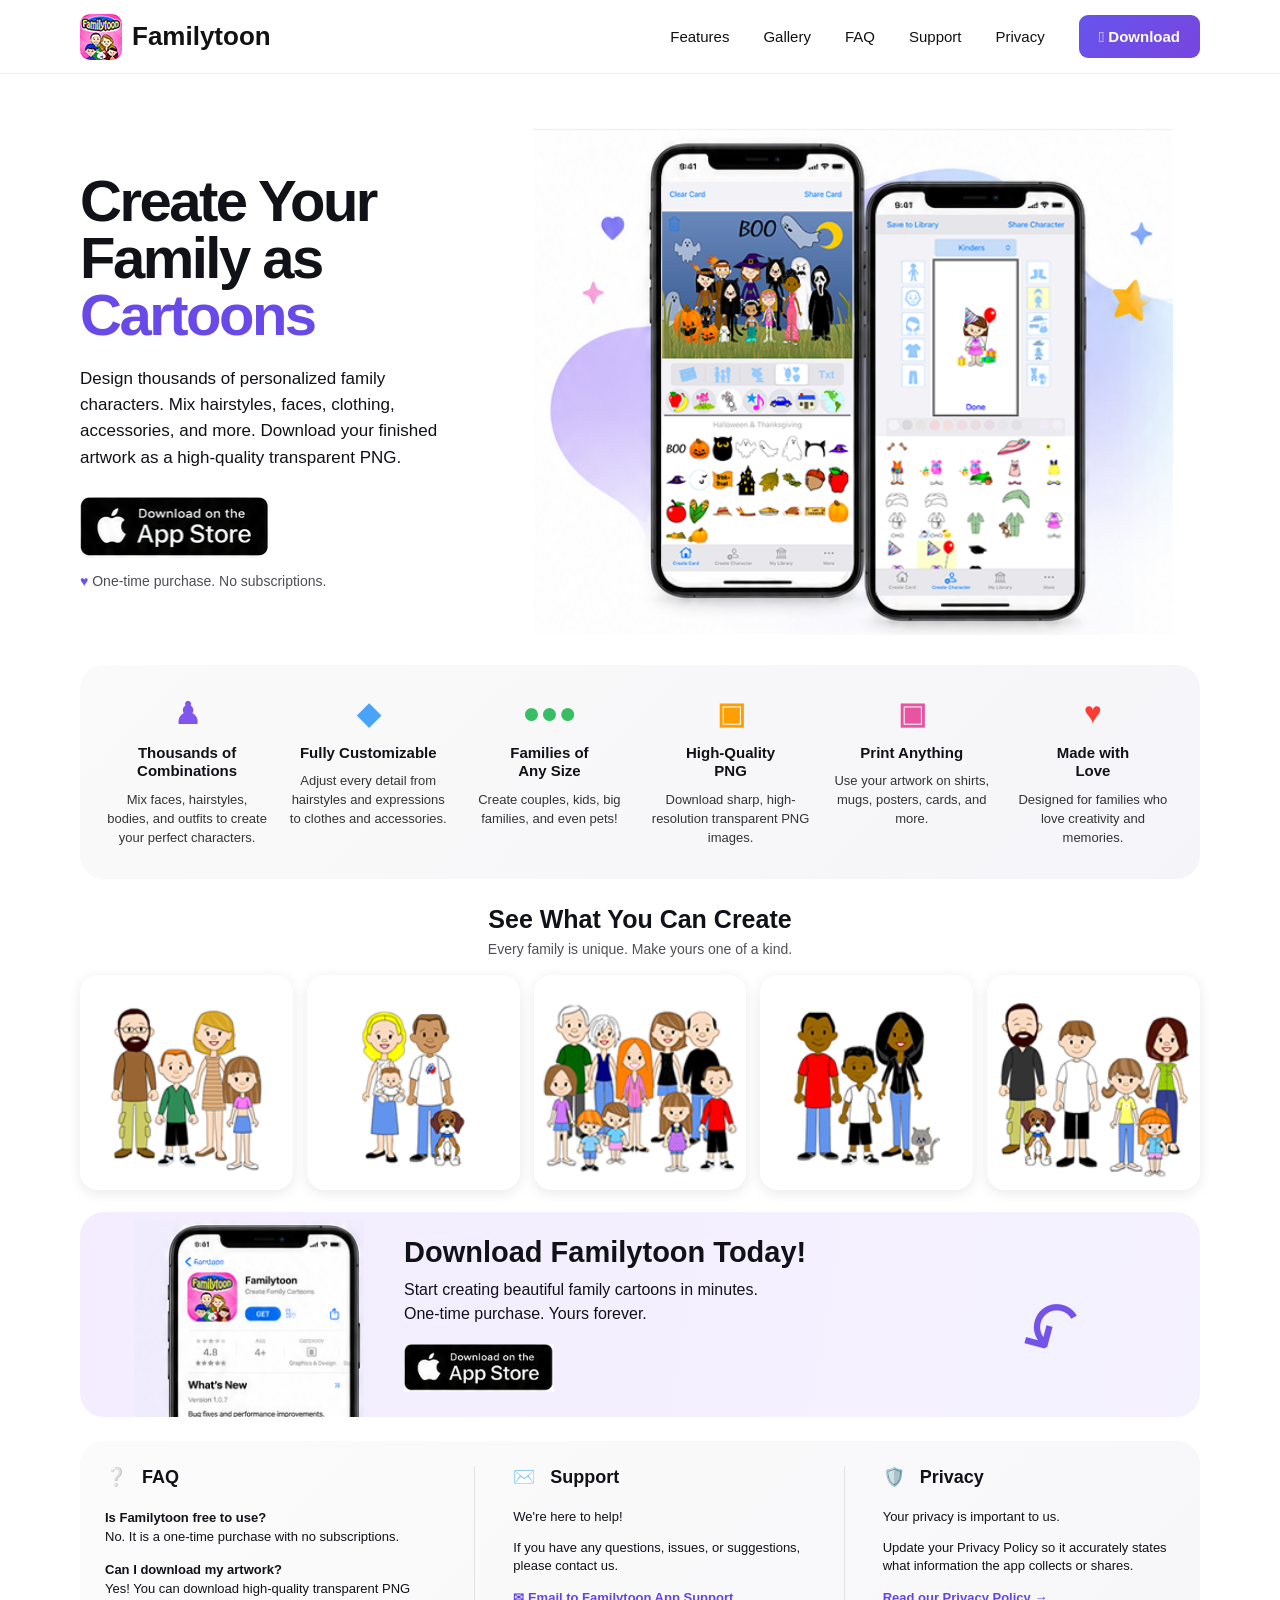
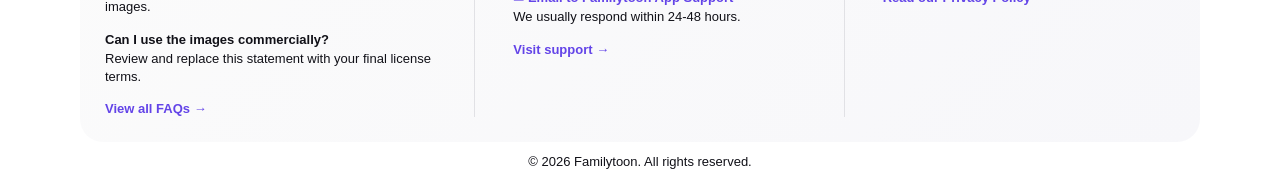
==== index.html @ b7d6f1a9 "Update index.html" ====
<!DOCTYPE html>
<html lang="en">
<head>
<meta charset="UTF-8">
<meta name="viewport" content="width=device-width, initial-scale=1.0">
<title>Familytoon — Create Your Family as Cartoons</title>
<meta name="description" content="Design personalized family cartoon characters and download transparent PNG artwork.">
<link rel="icon" href="assets/favicon.png">
<link rel="stylesheet" href="styles.css">
</head>
<body>
<header>
  <div class="container nav">
    <a class="brand" href="#"><img src="assets/logo.png" alt="Familytoon"><span>Familytoon</span></a>
    <button class="menu" aria-label="Open menu">☰</button>
    <nav>
      <a href="#features">Features</a><a href="#gallery">Gallery</a><a href="#faq">FAQ</a>
      <a href="#support">Support</a><a href="privacy.html">Privacy</a>
      <a class="download-button" href="#download"> Download</a>
    </nav>
  </div>
</header>

<main>
<section class="hero">
  <div class="container hero-grid">
    <div class="hero-copy">
      <h1>Create Your<br>Family as<br><span>Cartoons</span></h1>
      <p>Design thousands of personalized family characters. Mix hairstyles, faces, clothing, accessories, and more. Download your finished artwork as a high-quality transparent PNG.</p>
      <a href="https://apps.apple.com/" aria-label="Download on the App Store"><img class="store-badge" src="assets/app-store-badge.png" alt="Download on the App Store"></a>
      <div class="purchase-note">♥ One-time purchase. No subscriptions.</div>
    </div>
    <div class="hero-image"><img src="assets/hero-phones.png" alt="Familytoon app shown on two iPhones"></div>
  </div>
</section>

<section id="features" class="features">
  <div class="container feature-panel">
    <article><div class="ico purple">♟</div><h3>Thousands of<br>Combinations</h3><p>Mix faces, hairstyles, bodies, and outfits to create your perfect characters.</p></article>
    <article><div class="ico blue">◆</div><h3>Fully Customizable</h3><p>Adjust every detail from hairstyles and expressions to clothes and accessories.</p></article>
    <article><div class="ico green">●●●</div><h3>Families of<br>Any Size</h3><p>Create couples, kids, big families, and even pets!</p></article>
    <article><div class="ico orange">▣</div><h3>High-Quality<br>PNG</h3><p>Download sharp, high-resolution transparent PNG images.</p></article>
    <article><div class="ico pink">▣</div><h3>Print Anything</h3><p>Use your artwork on shirts, mugs, posters, cards, and more.</p></article>
    <article><div class="ico red">♥</div><h3>Made with<br>Love</h3><p>Designed for families who love creativity and memories.</p></article>
  </div>
</section>

<section id="gallery" class="gallery">
  <div class="container">
    <div class="section-title"><h2>See What You Can Create</h2><p>Every family is unique. Make yours one of a kind.</p></div>
    <div class="gallery-grid">
      <img src="assets/gallery-1.png" alt="Familytoon family sample 1">
      <img src="assets/gallery-2.png" alt="Familytoon family sample 2">
      <img src="assets/gallery-3.png" alt="Familytoon family sample 3">
      <img src="assets/gallery-4.png" alt="Familytoon family sample 4">
      <img src="assets/gallery-5.png" alt="Familytoon family sample 5">
    </div>
  </div>
</section>

<section id="download" class="download-section">
  <div class="container download-card">
    <img class="download-phone" src="assets/download-phone.png" alt="Familytoon App Store page">
    <div>
      <h2>Download Familytoon Today!</h2>
      <p>Start creating beautiful family cartoons in minutes.<br>One-time purchase. Yours forever.</p>
      <a href="https://apps.apple.com/"><img class="store-badge" src="assets/app-store-badge.png" alt="Download on the App Store"></a>
    </div>
    <div class="arrow">↶</div>
  </div>
</section>

<section class="info">
  <div class="container info-panel">
    <article id="faq"><h3>❔ &nbsp; FAQ</h3><strong>Is Familytoon free to use?</strong><p>No. It is a one-time purchase with no subscriptions.</p><strong>Can I download my artwork?</strong><p>Yes! You can download high-quality transparent PNG images.</p><strong>Can I use the images commercially?</strong><p>Review and replace this statement with your final license terms.</p><a href="faq.html">View all FAQs →</a></article>
    <article id="support"><h3>✉️ &nbsp; Support</h3><p>We're here to help!</p><p>If you have any questions, issues, or suggestions, please contact us.</p><a href="mailto:myfamilytoon@gmail.com">✉ Email to Familytoon App Support</a><p>We usually respond within 24-48 hours.</p>
    <a href="support.html">Visit support →</a>
    </article>
    <!--
    <article><div class="info-title"><span>✉</span><h2>Support</h2></div><p>We’re here to help! For questions, issues, or suggestions, contact us.</p><a href="mailto:myfamilytoon@gmail.com">Support@FamilytoonApp.com</a><p>We usually respond within 24–48 hours.</p>
    <a href="support.html">Visit support →</a>
        </article>
    -->
    <article><h3>🛡️ &nbsp; Privacy</h3><p>Your privacy is important to us.</p><p>Update your Privacy Policy so it accurately states what information the app collects or shares.</p><a href="privacy.html">Read our Privacy Policy →</a></article>
  </div>
</section>
</main>

<footer>© <span id="year"></span> Familytoon. All rights reserved.</footer>
<script src="script.js"></script>
</body>
</html>
<!--<!DOCTYPE html>
<html lang="en">
<head>
  <meta charset="UTF-8" />
  <meta name="viewport" content="width=device-width, initial-scale=1.0" />
  <meta name="description" content="Create personalized family cartoons and download high-quality transparent PNG images with Familytoon." />
  <meta name="theme-color" content="#6c4cf1" />

  <meta property="og:title" content="Familytoon — Create Your Family as Cartoons" />
  <meta property="og:description" content="Design personalized family characters and download your creation as a transparent PNG." />
  <meta property="og:type" content="website" />
  <meta property="og:url" content="https://familytoonapp.com/" />
  <meta property="og:image" content="https://familytoonapp.com/assets/social-preview.svg" />

  <title>Familytoon — Create Your Family as Cartoons</title>

  <link rel="icon" href="assets/favicon.svg" type="image/svg+xml" />
  <link rel="stylesheet" href="styles.css" />
  <script defer src="script.js"></script>
</head>

<body>
  <header class="site-header">
    <div class="container nav-wrap">
      <a class="brand" href="#top" aria-label="Familytoon home">
        <img src="assets/logo-mark.svg" alt="" width="44" height="44" />
        <span>Familytoon</span>
      </a>

      <button class="menu-button" type="button" aria-expanded="false" aria-controls="main-nav">
        <span class="sr-only">Open navigation</span>
        <span></span><span></span><span></span>
      </button>

      <nav id="main-nav" class="main-nav" aria-label="Main navigation">
        <a href="#features">Features</a>
        <a href="#gallery">Gallery</a>
        <a href="faq.html">FAQ</a>
        <a href="support.html">Support</a>
        <a href="privacy.html">Privacy</a>
        <a class="nav-download" href="#download"> Download</a>
      </nav>
    </div>
  </header>

  <main id="top">
    <section class="hero">
      <div class="container hero-grid">
        <div class="hero-copy">
          <p class="eyebrow">PERSONALIZED FAMILY ART</p>
          <h1>Create Your Family as <span>Cartoons</span></h1>
          <p class="hero-text">
            Design thousands of personalized family characters. Mix hairstyles, faces,
            clothing, accessories, and more. Download your finished artwork as a
            high-quality transparent PNG.
          </p>

          <a class="app-store-badge" href="https://apps.apple.com/us/app/familytoon/id1227048439" aria-label="Download Familytoon on the App Store">
            <span class="apple"></span>
            <span>
              <small>Download on the</small>
              <strong>App Store</strong>
            </span>
          </a>

          <p class="purchase-note"><span>♥</span> One-time purchase. No subscriptions.</p>
        </div>

        <div class="hero-visual" aria-label="Familytoon app previews">
          <div class="blob blob-one"></div>
          <div class="blob blob-two"></div>
          <span class="spark spark-one">✦</span>
          <span class="spark spark-two">★</span>
          <span class="heart">♥</span>

          <div class="phone phone-left">
            <div class="phone-screen">
              <div class="status-bar"><span>9:41</span><span>● ● ●</span></div>
              <div class="screen-title">Design Your<br />Characters</div>
              <div class="character-pair">
                <div class="avatar man">
                  <span class="hair"></span><span class="face"></span><span class="body"></span>
                </div>
                <div class="avatar woman">
                  <span class="hair"></span><span class="face"></span><span class="body"></span>
                </div>
              </div>
              <div class="category-row">
                <span class="active">Hair</span><span>Face</span><span>Eyes</span><span>Clothes</span>
              </div>
              <div class="swatches">
                <i></i><i></i><i></i><i></i><i></i><i></i><i></i><i></i>
              </div>
            </div>
          </div>

          <div class="phone phone-right">
            <div class="phone-screen">
              <div class="status-bar"><span>9:41</span><span>● ● ●</span></div>
              <div class="screen-title">Your Family<br />Masterpiece</div>
              <div class="family-card">
                <img src="assets/family-1.svg" alt="Familytoon family illustration" />
              </div>
              <div class="phone-actions">
                <span>Save PNG</span><span>Share</span>
              </div>
            </div>
          </div>
        </div>
      </div>
    </section>

    <section id="features" class="feature-section">
      <div class="container feature-grid">
        <article class="feature-card">
          <div class="feature-icon">♟</div>
          <h2>Thousands of Combinations</h2>
          <p>Mix faces, hairstyles, bodies, and outfits to create your perfect character.</p>
        </article>

        <article class="feature-card">
          <div class="feature-icon">👕</div>
          <h2>Fully Customizable</h2>
          <p>Adjust every detail, from hairstyles and expressions to clothes and accessories.</p>
        </article>

        <article class="feature-card">
          <div class="feature-icon">👨‍👩‍👧</div>
          <h2>Families of Any Size</h2>
          <p>Create couples, children, large families, and even pets.</p>
        </article>

        <article class="feature-card">
          <div class="feature-icon">🖼️</div>
          <h2>High-Quality PNG</h2>
          <p>Download sharp, high-resolution artwork with a transparent background.</p>
        </article>

        <article class="feature-card">
          <div class="feature-icon">🖨️</div>
          <h2>Print Anything</h2>
          <p>Use your artwork on shirts, mugs, posters, cards, invitations, and more.</p>
        </article>

        <article class="feature-card">
          <div class="feature-icon">♥</div>
          <h2>Made with Love</h2>
          <p>Designed for families who love creativity, personalization, and memories.</p>
        </article>
      </div>
    </section>

    <section id="gallery" class="gallery-section">
      <div class="container">
        <div class="section-heading">
          <p class="eyebrow">YOUR FAMILY, YOUR STYLE</p>
          <h2>See What You Can Create</h2>
          <p>Every family is unique. Make yours one of a kind.</p>
        </div>

        <div class="gallery-grid">
          <figure><img src="assets/family-1.png" alt="Family with parents and three children" /></figure>
          <figure><img src="assets/family-2.png" alt="Parents with baby and dog" /></figure>
          <figure><img src="assets/family-3.png" alt="Large multigenerational family" /></figure>
          <figure><img src="assets/family-4.png" alt="Two parents with child and cat" /></figure>
          <figure><img src="assets/family-5.png" alt="Family with three children and dog" /></figure>
        </div>
      </div>
    </section>

    <section id="download" class="download-section">
      <div class="container download-card">
        <div class="download-phone">
          <div class="mini-app-card">
            <img src="assets/logo-mark.svg" alt="" />
            <div>
              <strong>Familytoon</strong>
              <small>Create Family Cartoons</small>
            </div>
            <span>GET</span>
          </div>
        </div>

        <div class="download-copy">
          <h2>Download Familytoon Today!</h2>
          <p>Start creating beautiful family cartoons in minutes. One-time purchase. Yours forever.</p>
          <a class="app-store-badge" href="https://appstoreconnect.apple.com/apps/1227048439/distribution" aria-label="Download Familytoon on the App Store">
            <span class="apple"></span>
            <span>
              <small>Download on the</small>
              <strong>App Store</strong>
            </span>
          </a>
        </div>

        <div class="download-arrow" aria-hidden="true">↪</div>
      </div>
    </section>

    <section class="info-section">
      <div class="container info-grid">
        <article>
          <div class="info-title"><span>?</span><h2>FAQ</h2></div>
          <h3>Is Familytoon free to use?</h3>
          <p>No. It is a one-time purchase with no subscriptions.</p>
          <h3>Can I download my artwork?</h3>
          <p>Yes. You can download high-quality transparent PNG images.</p>
          <a href="faq.html">View all FAQs →</a>
        </article>

        <article>
          <div class="info-title"><span>✉</span><h2>Support</h2></div>
          <p>We’re here to help! For questions, issues, or suggestions, contact us.</p>
          <a href="mailto:myfamilytoon@gmail.com">Support@FamilytoonApp.com</a>
          <p>We usually respond within 24–48 hours.</p>
          <a href="support.html">Visit support →</a>
        </article>

        <article>
          <div class="info-title"><span>◈</span><h2>Privacy</h2></div>
          <p>Your privacy is important to us. Familytoon does not sell your information.</p>
          <a href="privacy.html">Read our Privacy Policy →</a>
        </article>
      </div>
    </section>
  </main>

  <footer>
    <div class="container footer-wrap">
      <p>© <span id="year"></span> Familytoon. All rights reserved.</p>
      <div>
        <a href="privacy.html">Privacy</a>
        <a href="support.html">Support</a>
      </div>
    </div>
  </footer>
</body>
</html>
 -->
---- styles.css ----
*{box-sizing:border-box}html{scroll-behavior:smooth}
body{
  margin:0;
  color:#111118;
  font-family:-apple-system,BlinkMacSystemFont,"Segoe UI",Arial,sans-serif;
  background:#fff}
.container{
  width:min(1120px,calc(100% - 40px));
  margin:auto}
header{
  height:74px;
  border-bottom:1px solid #eee;
  background:rgba(255,255,255,.94);
  position:sticky;
  top:0;
  z-index:10;
  backdrop-filter:blur(14px)}
.nav{
  height:100%;
  display:flex;
  align-items:center;
  justify-content:space-between}
.brand{
  display:flex;
  align-items:center;
  gap:10px;
  color:#111;
  text-decoration:none;
  font-size:26px;
  font-weight:800}
.brand img{
  width:42px;
  height:46px;
  object-fit:cover;
  border-radius:10px}
.nav nav{
  display:flex;
  align-items:center;
  gap:34px}
.nav nav a{
  color:#111;
  text-decoration:none;
  font-size:15px}
.download-button{
  background:linear-gradient(135deg,#6754ed,#7845df);
  color:white!important;
  padding:13px 20px;
  border-radius:9px;
  font-weight:700}
.menu{
  display:none;border:0;
  background:none;
  font-size:25px}
.hero{
  padding:54px 0 22px}
.hero-grid{
  display:grid;
  grid-template-columns:38% 62%;
  align-items:center}
.hero-copy h1{
  font-size:58px;
  line-height:.98;
  letter-spacing:-2.5px;
  margin:0 0 22px}
.hero-copy h1 span{
  color:#6949e8}
.hero-copy p{
  font-size:17px;
  line-height:1.55;
  max-width:385px;
  margin:0 0 26px}
.store-badge{
  width:190px;
  height:auto;
  display:block}
.purchase-note{
  font-size:14px;
  color:#4d4d55;
  margin-top:15px}
.purchase-note:first-letter{
  color:#6e52e8}
.hero-image img{
  width:100%;
  max-width:640px;
  display:block;
  margin:auto}
.features{
  padding:8px 0 26px}
.feature-panel{
  display:grid;
  grid-template-columns:repeat(6,1fr);
  gap:15px;padding:31px 24px;
  background:linear-gradient(135deg,#fafafa,#f5f5f9);
  border-radius:24px}
.feature-panel article{
  text-align:center}
.feature-panel h3{
  font-size:15px;
  line-height:1.25;
  margin:10px 0}
.feature-panel p{
  font-size:13px;
  line-height:1.45;
  color:#333;
  margin:0}
.ico{
  font-size:30px;
  font-weight:800;
  height:38px}
.purple{
  color:#8057ed}
.blue{
  color:#49a4f7}
.green{
  color:#37bd63}
.orange{
  color:#ff9e00}
.pink{
  color:#e754a2}
.red{
  color:#ff3b30}
.gallery{
  padding:0 0 22px}
.section-title{
  text-align:center;
  margin:0 0 18px}
.section-title h2{
  font-size:25px;
  margin:0 0 7px}
.section-title p{
  font-size:14px;
  color:#4f4f57;
  margin:0}
.gallery-grid{
  display:grid;
  grid-template-columns:repeat(5,1fr);
  gap:14px}
.gallery-grid img{
  width:100%;
  border-radius:18px;
  box-shadow:0 3px 14px rgba(0,0,0,.09)}
.download-section{
  padding:0 0 24px}
.download-card{
  height:205px;
  padding:0 54px;
  background:linear-gradient(100deg,#f3edff,#f5f2ff);
  border-radius:24px;
  display:grid;
  grid-template-columns:270px 1fr 130px;
  align-items:center;
  overflow:hidden}
.download-phone{
  width:230px;
  align-self:end}
.download-card h2{
  font-size:29px;
  margin:0 0 9px}
.download-card p{
  line-height:1.45;
  margin:0 0 19px}
.download-card 
.store-badge{
  width:150px}
.arrow{
  font-size:76px;
  color:#7453e8;
  transform:rotate(-30deg)}
.info{
  padding:0 0 12px}
.info-panel{
  display:grid;
  grid-template-columns:repeat(3,1fr);
  gap:38px;
  padding:25px;
  background:linear-gradient(135deg,#fbfbfb,#f7f7fa);
  border-radius:23px}
.info-panel article+article{
  border-left:1px solid #e1e1e5;
  padding-left:38px}
.info-panel h3{
  font-size:18px;
  margin:0 0 20px}
.info-panel strong,
.info-panel p{
  font-size:13px;
  line-height:1.35}
.info-panel p{
  margin:2px 0 14px}
.info-panel a{
  font-size:13px;
  color:#6344e8;
  text-decoration:none;
  font-weight:600}
footer{
  text-align:center;
  font-size:13px;
  padding:0 0 18px}
@media(max-width:900px){
  .hero-grid{
    grid-template-columns:1fr}
  .hero-copy{
    text-align:center}
  .hero-copy p{
    margin-left:auto;
    margin-right:auto}
  .store-badge{
    margin:auto}
  .feature-panel{
    grid-template-columns:repeat(3,1fr)}
  .gallery-grid{
    grid-template-columns:repeat(2,1fr)}
  .download-card{
    grid-template-columns:190px 1fr}
  .arrow{
    display:none}
  .info-panel{
    grid-template-columns:1fr}
  .info-panel article+article{
    border-left:0;
    border-top:1px solid #e1e1e5;
    padding-left:0;
    padding-top:25px}}
@media(max-width:650px){
  header{height:64px}
  .brand{
    font-size:21px}
  .brand img{
    width:35px;height:38px}
  .menu{
    display:block}
  .nav nav{
    display:none;
    position:absolute;
    top:64px;
    left:0;
    right:0;
    background:#fff;
    flex-direction:column;
    padding:24px;
    border-bottom:1px solid #ddd}
  .nav nav.open{
    display:flex}
  .hero-copy h1{
    font-size:46px}
  .feature-panel{
    grid-template-columns:repeat(2,1fr)}
  .gallery-grid{
    grid-template-columns:1fr}
  .download-card{
    height:auto;
    grid-template-columns:1fr;
    text-align:center;padding:28px}
  .download-phone{
    width:210px;
    margin:auto}
  .download-card 
  .store-badge{
    margin:auto}}
---- styles.css ----
*{box-sizing:border-box}html{scroll-behavior:smooth}
body{
  margin:0;
  color:#111118;
  font-family:-apple-system,BlinkMacSystemFont,"Segoe UI",Arial,sans-serif;
  background:#fff}
.container{
  width:min(1120px,calc(100% - 40px));
  margin:auto}
header{
  height:74px;
  border-bottom:1px solid #eee;
  background:rgba(255,255,255,.94);
  position:sticky;
  top:0;
  z-index:10;
  backdrop-filter:blur(14px)}
.nav{
  height:100%;
  display:flex;
  align-items:center;
  justify-content:space-between}
.brand{
  display:flex;
  align-items:center;
  gap:10px;
  color:#111;
  text-decoration:none;
  font-size:26px;
  font-weight:800}
.brand img{
  width:42px;
  height:46px;
  object-fit:cover;
  border-radius:10px}
.nav nav{
  display:flex;
  align-items:center;
  gap:34px}
.nav nav a{
  color:#111;
  text-decoration:none;
  font-size:15px}
.download-button{
  background:linear-gradient(135deg,#6754ed,#7845df);
  color:white!important;
  padding:13px 20px;
  border-radius:9px;
  font-weight:700}
.menu{
  display:none;border:0;
  background:none;
  font-size:25px}
.hero{
  padding:54px 0 22px}
.hero-grid{
  display:grid;
  grid-template-columns:38% 62%;
  align-items:center}
.hero-copy h1{
  font-size:58px;
  line-height:.98;
  letter-spacing:-2.5px;
  margin:0 0 22px}
.hero-copy h1 span{
  color:#6949e8}
.hero-copy p{
  font-size:17px;
  line-height:1.55;
  max-width:385px;
  margin:0 0 26px}
.store-badge{
  width:190px;
  height:auto;
  display:block}
.purchase-note{
  font-size:14px;
  color:#4d4d55;
  margin-top:15px}
.purchase-note:first-letter{
  color:#6e52e8}
.hero-image img{
  width:100%;
  max-width:640px;
  display:block;
  margin:auto}
.features{
  padding:8px 0 26px}
.feature-panel{
  display:grid;
  grid-template-columns:repeat(6,1fr);
  gap:15px;padding:31px 24px;
  background:linear-gradient(135deg,#fafafa,#f5f5f9);
  border-radius:24px}
.feature-panel article{
  text-align:center}
.feature-panel h3{
  font-size:15px;
  line-height:1.25;
  margin:10px 0}
.feature-panel p{
  font-size:13px;
  line-height:1.45;
  color:#333;
  margin:0}
.ico{
  font-size:30px;
  font-weight:800;
  height:38px}
.purple{
  color:#8057ed}
.blue{
  color:#49a4f7}
.green{
  color:#37bd63}
.orange{
  color:#ff9e00}
.pink{
  color:#e754a2}
.red{
  color:#ff3b30}
.gallery{
  padding:0 0 22px}
.section-title{
  text-align:center;
  margin:0 0 18px}
.section-title h2{
  font-size:25px;
  margin:0 0 7px}
.section-title p{
  font-size:14px;
  color:#4f4f57;
  margin:0}
.gallery-grid{
  display:grid;
  grid-template-columns:repeat(5,1fr);
  gap:14px}
.gallery-grid img{
  width:100%;
  border-radius:18px;
  box-shadow:0 3px 14px rgba(0,0,0,.09)}
.download-section{
  padding:0 0 24px}
.download-card{
  height:205px;
  padding:0 54px;
  background:linear-gradient(100deg,#f3edff,#f5f2ff);
  border-radius:24px;
  display:grid;
  grid-template-columns:270px 1fr 130px;
  align-items:center;
  overflow:hidden}
.download-phone{
  width:230px;
  align-self:end}
.download-card h2{
  font-size:29px;
  margin:0 0 9px}
.download-card p{
  line-height:1.45;
  margin:0 0 19px}
.download-card 
.store-badge{
  width:150px}
.arrow{
  font-size:76px;
  color:#7453e8;
  transform:rotate(-30deg)}
.info{
  padding:0 0 12px}
.info-panel{
  display:grid;
  grid-template-columns:repeat(3,1fr);
  gap:38px;
  padding:25px;
  background:linear-gradient(135deg,#fbfbfb,#f7f7fa);
  border-radius:23px}
.info-panel article+article{
  border-left:1px solid #e1e1e5;
  padding-left:38px}
.info-panel h3{
  font-size:18px;
  margin:0 0 20px}
.info-panel strong,
.info-panel p{
  font-size:13px;
  line-height:1.35}
.info-panel p{
  margin:2px 0 14px}
.info-panel a{
  font-size:13px;
  color:#6344e8;
  text-decoration:none;
  font-weight:600}
footer{
  text-align:center;
  font-size:13px;
  padding:0 0 18px}
@media(max-width:900px){
  .hero-grid{
    grid-template-columns:1fr}
  .hero-copy{
    text-align:center}
  .hero-copy p{
    margin-left:auto;
    margin-right:auto}
  .store-badge{
    margin:auto}
  .feature-panel{
    grid-template-columns:repeat(3,1fr)}
  .gallery-grid{
    grid-template-columns:repeat(2,1fr)}
  .download-card{
    grid-template-columns:190px 1fr}
  .arrow{
    display:none}
  .info-panel{
    grid-template-columns:1fr}
  .info-panel article+article{
    border-left:0;
    border-top:1px solid #e1e1e5;
    padding-left:0;
    padding-top:25px}}
@media(max-width:650px){
  header{height:64px}
  .brand{
    font-size:21px}
  .brand img{
    width:35px;height:38px}
  .menu{
    display:block}
  .nav nav{
    display:none;
    position:absolute;
    top:64px;
    left:0;
    right:0;
    background:#fff;
    flex-direction:column;
    padding:24px;
    border-bottom:1px solid #ddd}
  .nav nav.open{
    display:flex}
  .hero-copy h1{
    font-size:46px}
  .feature-panel{
    grid-template-columns:repeat(2,1fr)}
  .gallery-grid{
    grid-template-columns:1fr}
  .download-card{
    height:auto;
    grid-template-columns:1fr;
    text-align:center;padding:28px}
  .download-phone{
    width:210px;
    margin:auto}
  .download-card 
  .store-badge{
    margin:auto}}
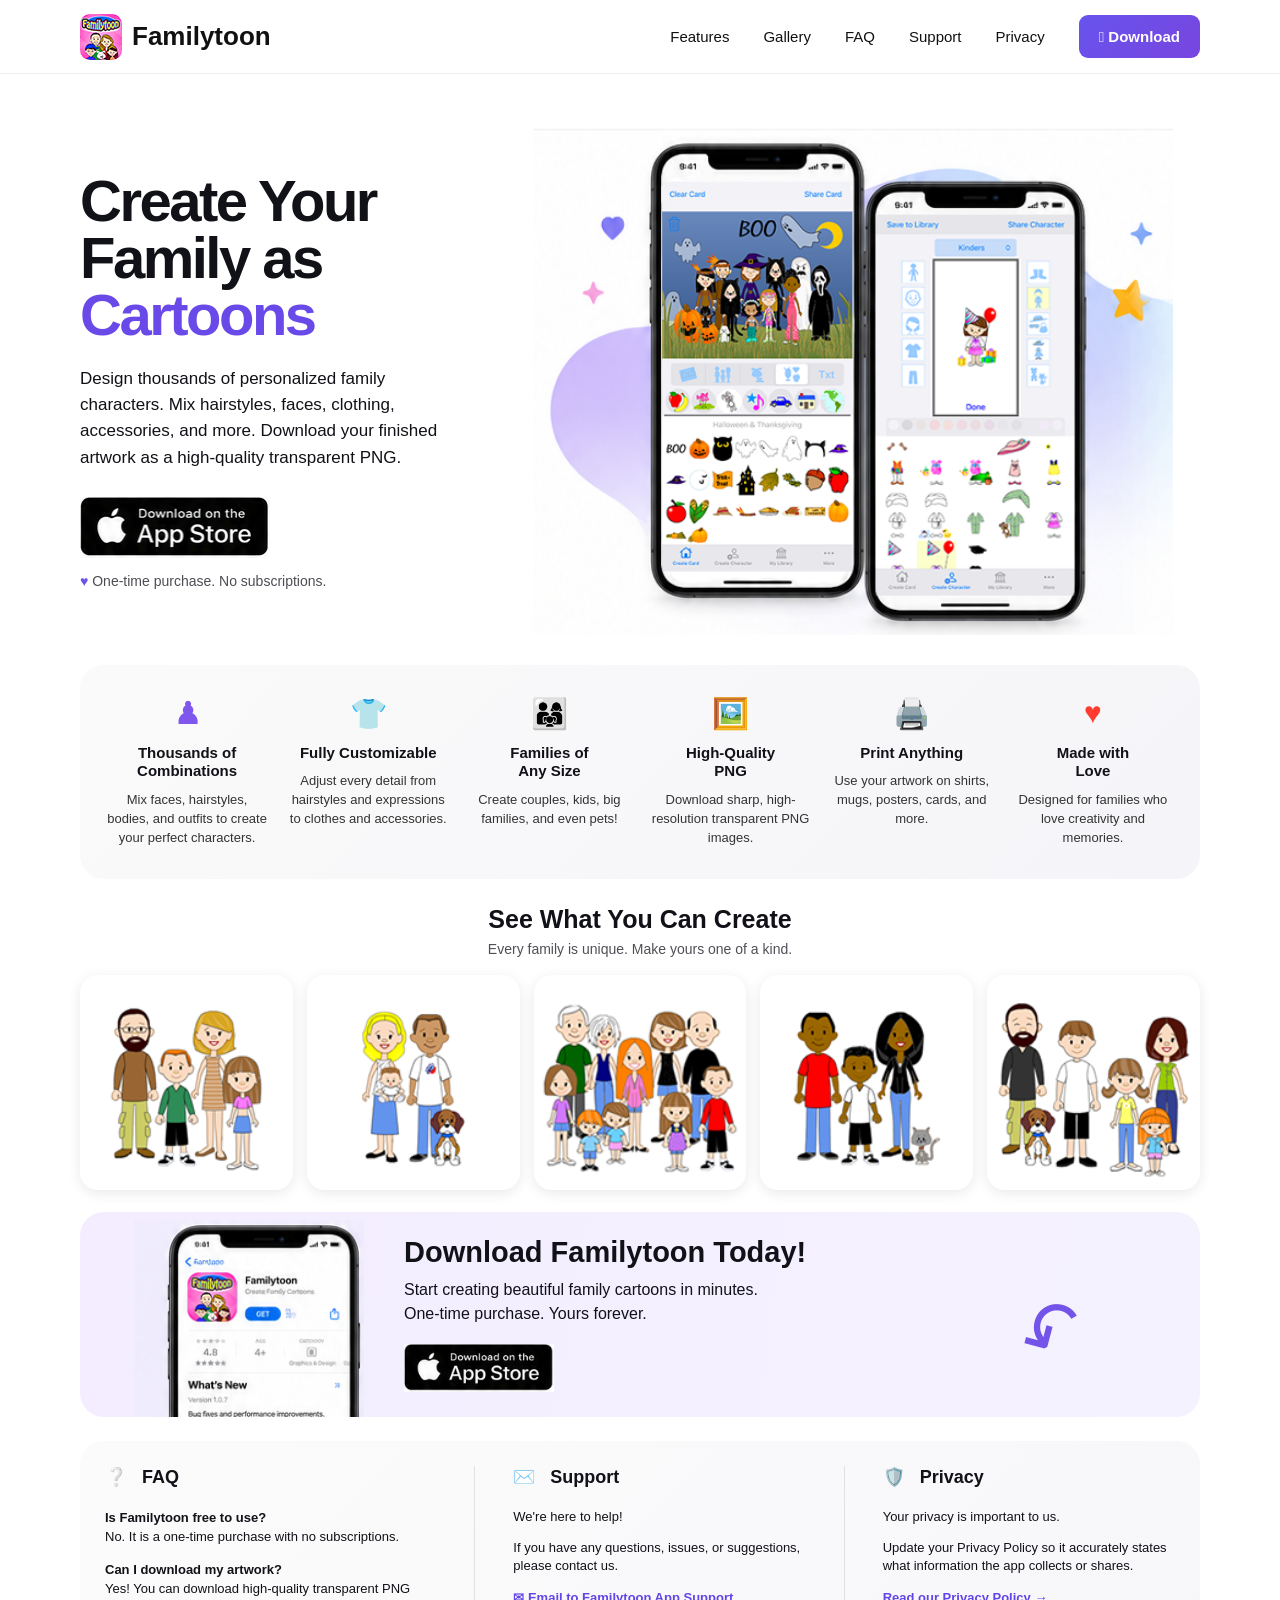
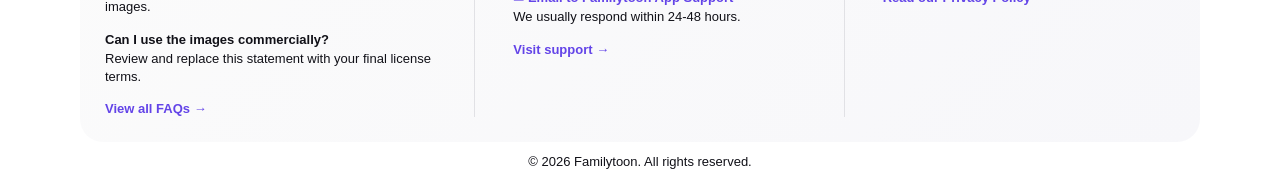
==== commit 9f07580b: "Update index.html" ====
--- a/index.html
+++ b/index.html
@@ -37,10 +37,10 @@
 <section id="features" class="features">
   <div class="container feature-panel">
     <article><div class="ico purple">♟</div><h3>Thousands of<br>Combinations</h3><p>Mix faces, hairstyles, bodies, and outfits to create your perfect characters.</p></article>
-    <article><div class="ico blue">◆</div><h3>Fully Customizable</h3><p>Adjust every detail from hairstyles and expressions to clothes and accessories.</p></article>
-    <article><div class="ico green">●●●</div><h3>Families of<br>Any Size</h3><p>Create couples, kids, big families, and even pets!</p></article>
-    <article><div class="ico orange">▣</div><h3>High-Quality<br>PNG</h3><p>Download sharp, high-resolution transparent PNG images.</p></article>
-    <article><div class="ico pink">▣</div><h3>Print Anything</h3><p>Use your artwork on shirts, mugs, posters, cards, and more.</p></article>
+    <article><div class="ico blue">👕</div><h3>Fully Customizable</h3><p>Adjust every detail from hairstyles and expressions to clothes and accessories.</p></article>
+    <article><div class="ico green">👨‍👩‍👧</div><h3>Families of<br>Any Size</h3><p>Create couples, kids, big families, and even pets!</p></article>
+    <article><div class="ico orange">🖼️</div><h3>High-Quality<br>PNG</h3><p>Download sharp, high-resolution transparent PNG images.</p></article>
+    <article><div class="ico pink">🖨️</div><h3>Print Anything</h3><p>Use your artwork on shirts, mugs, posters, cards, and more.</p></article>
     <article><div class="ico red">♥</div><h3>Made with<br>Love</h3><p>Designed for families who love creativity and memories.</p></article>
   </div>
 </section>
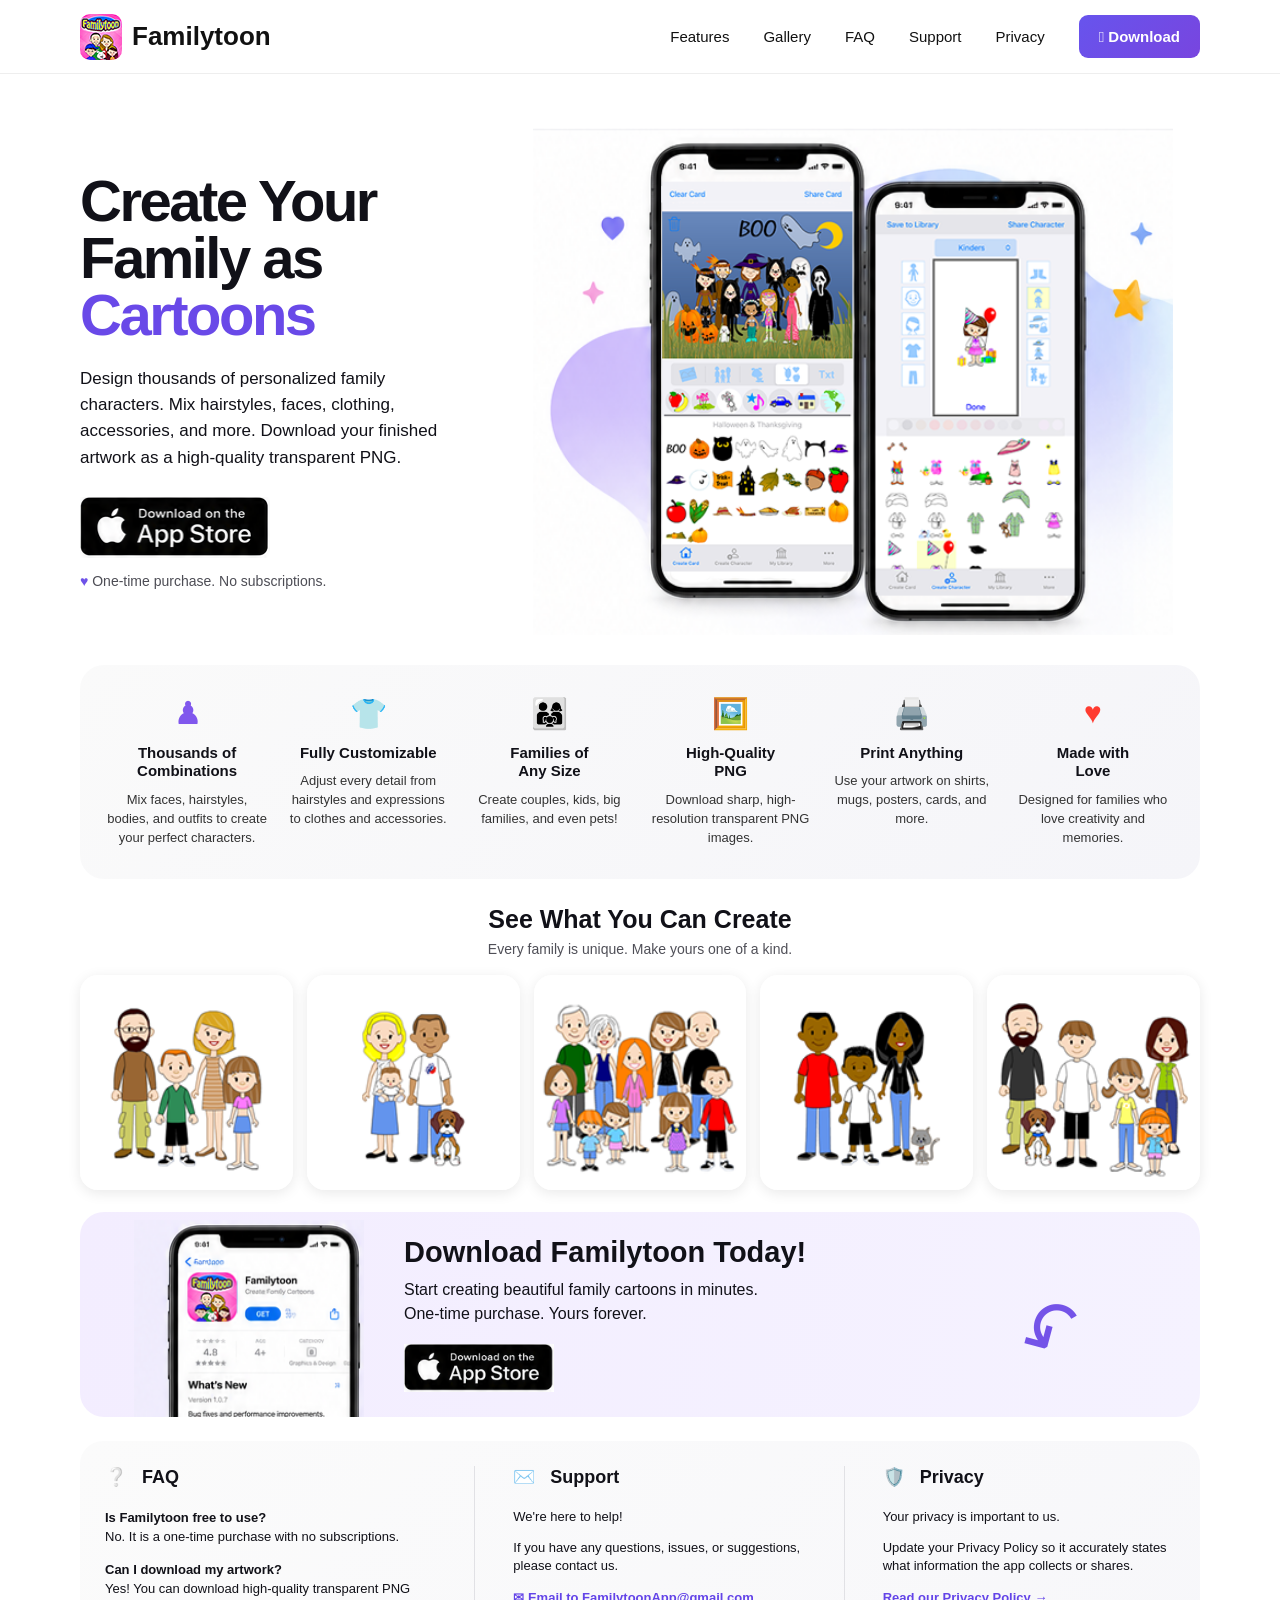
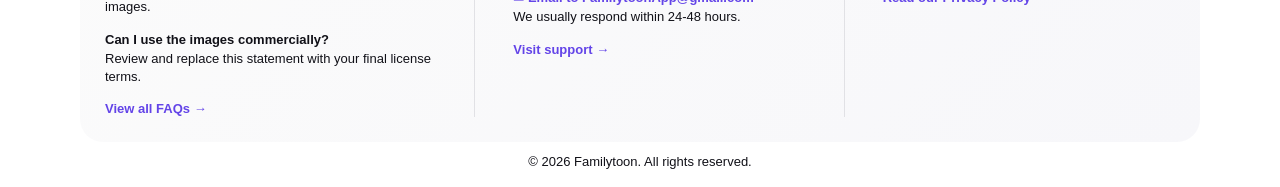
==== commit 0e7602d4: "Update index.html" ====
--- a/index.html
+++ b/index.html
@@ -27,7 +27,9 @@
     <div class="hero-copy">
       <h1>Create Your<br>Family as<br><span>Cartoons</span></h1>
       <p>Design thousands of personalized family characters. Mix hairstyles, faces, clothing, accessories, and more. Download your finished artwork as a high-quality transparent PNG.</p>
-      <a href="https://apps.apple.com/" aria-label="Download on the App Store"><img class="store-badge" src="assets/app-store-badge.png" alt="Download on the App Store"></a>
+      <a href="https://apps.apple.com/us/app/familytoon/id1227048439" aria-label="Download the Familytoon App on the App Store">
+        <img class="store-badge" src="assets/app-store-badge.png" alt="Download on the App Store">
+      </a>
       <div class="purchase-note">♥ One-time purchase. No subscriptions.</div>
     </div>
     <div class="hero-image"><img src="assets/hero-phones.png" alt="Familytoon app shown on two iPhones"></div>
@@ -73,7 +75,7 @@
 <section class="info">
   <div class="container info-panel">
     <article id="faq"><h3>❔ &nbsp; FAQ</h3><strong>Is Familytoon free to use?</strong><p>No. It is a one-time purchase with no subscriptions.</p><strong>Can I download my artwork?</strong><p>Yes! You can download high-quality transparent PNG images.</p><strong>Can I use the images commercially?</strong><p>Review and replace this statement with your final license terms.</p><a href="faq.html">View all FAQs →</a></article>
-    <article id="support"><h3>✉️ &nbsp; Support</h3><p>We're here to help!</p><p>If you have any questions, issues, or suggestions, please contact us.</p><a href="mailto:myfamilytoon@gmail.com">✉ Email to Familytoon App Support</a><p>We usually respond within 24-48 hours.</p>
+    <article id="support"><h3>✉️ &nbsp; Support</h3><p>We're here to help!</p><p>If you have any questions, issues, or suggestions, please contact us.</p><a href="mailto:familytoonApp@gmail.com">✉ Email to FamilytoonApp@gmail.com</a><p>We usually respond within 24-48 hours.</p>
     <a href="support.html">Visit support →</a>
     </article>
     <!--
@@ -303,7 +305,7 @@
         <article>
           <div class="info-title"><span>✉</span><h2>Support</h2></div>
           <p>We’re here to help! For questions, issues, or suggestions, contact us.</p>
-          <a href="mailto:myfamilytoon@gmail.com">Support@FamilytoonApp.com</a>
+          <a href="mailto:familytoonApp@gmail.com">Support@FamilytoonApp.com</a>
           <p>We usually respond within 24–48 hours.</p>
           <a href="support.html">Visit support →</a>
         </article>
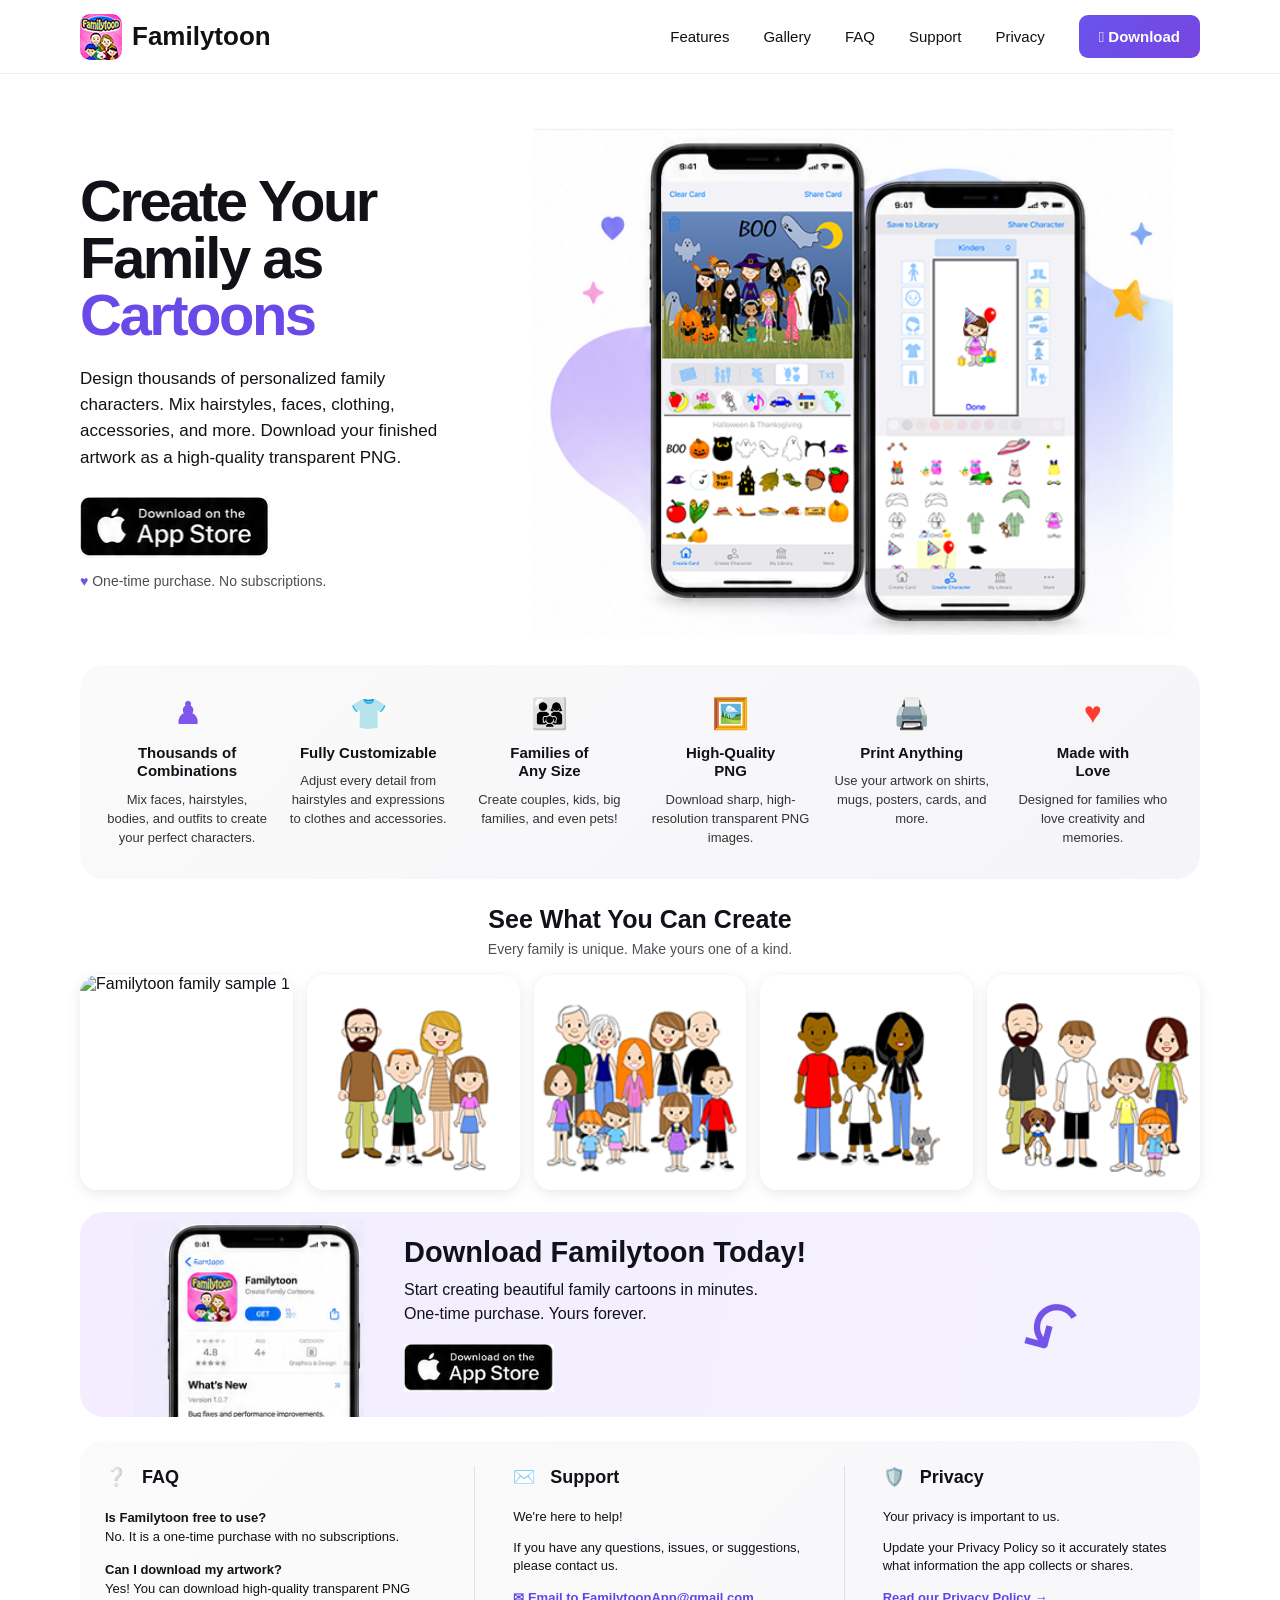
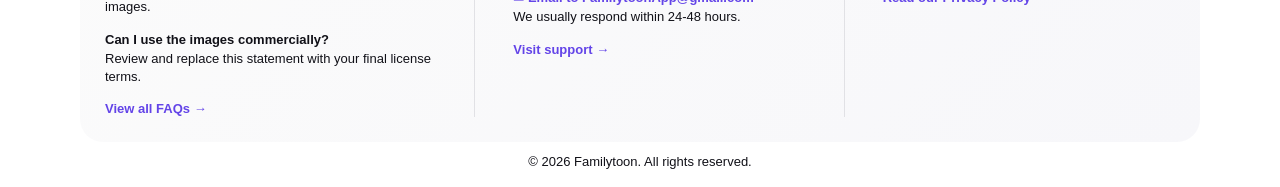
==== commit 8225e43b: "Update index.html" ====
--- a/index.html
+++ b/index.html
@@ -51,8 +51,8 @@
   <div class="container">
     <div class="section-title"><h2>See What You Can Create</h2><p>Every family is unique. Make yours one of a kind.</p></div>
     <div class="gallery-grid">
-      <img src="assets/gallery-1.png" alt="Familytoon family sample 1">
-      <img src="assets/gallery-2.png" alt="Familytoon family sample 2">
+      <img src="assets/familytoonMug_174x176.png" alt="Familytoon family sample 1">
+      <img src="assets/gallery-1.png" alt="Familytoon family sample 2">
       <img src="assets/gallery-3.png" alt="Familytoon family sample 3">
       <img src="assets/gallery-4.png" alt="Familytoon family sample 4">
       <img src="assets/gallery-5.png" alt="Familytoon family sample 5">
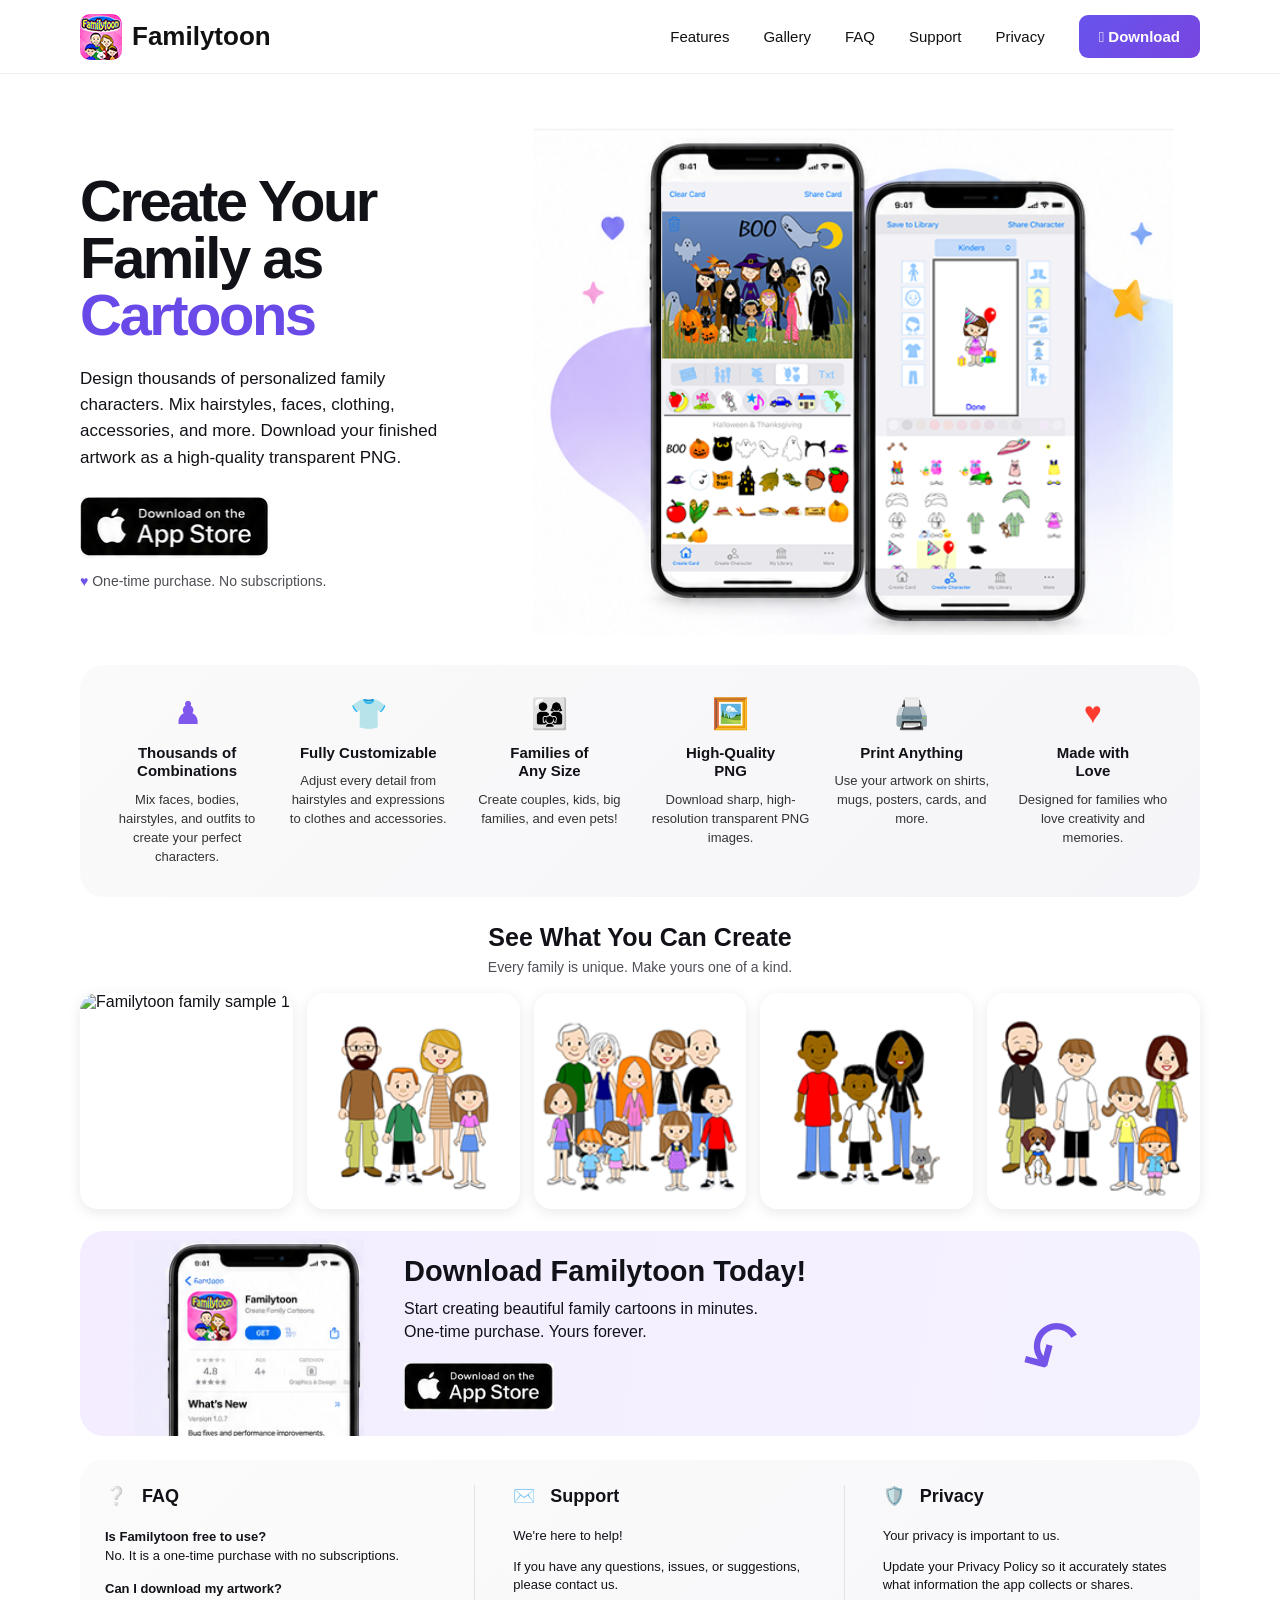
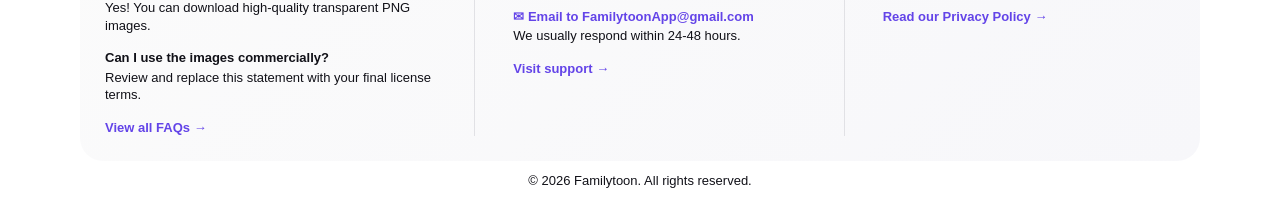
==== commit 43d6b1f5: "Update index.html" ====
--- a/index.html
+++ b/index.html
@@ -38,7 +38,7 @@
 
 <section id="features" class="features">
   <div class="container feature-panel">
-    <article><div class="ico purple">♟</div><h3>Thousands of<br>Combinations</h3><p>Mix faces, hairstyles, bodies, and outfits to create your perfect characters.</p></article>
+    <article><div class="ico purple">♟</div><h3>Thousands of<br>Combinations</h3><p>Mix faces, bodies, hairstyles, and outfits to create your perfect characters.</p></article>
     <article><div class="ico blue">👕</div><h3>Fully Customizable</h3><p>Adjust every detail from hairstyles and expressions to clothes and accessories.</p></article>
     <article><div class="ico green">👨‍👩‍👧</div><h3>Families of<br>Any Size</h3><p>Create couples, kids, big families, and even pets!</p></article>
     <article><div class="ico orange">🖼️</div><h3>High-Quality<br>PNG</h3><p>Download sharp, high-resolution transparent PNG images.</p></article>
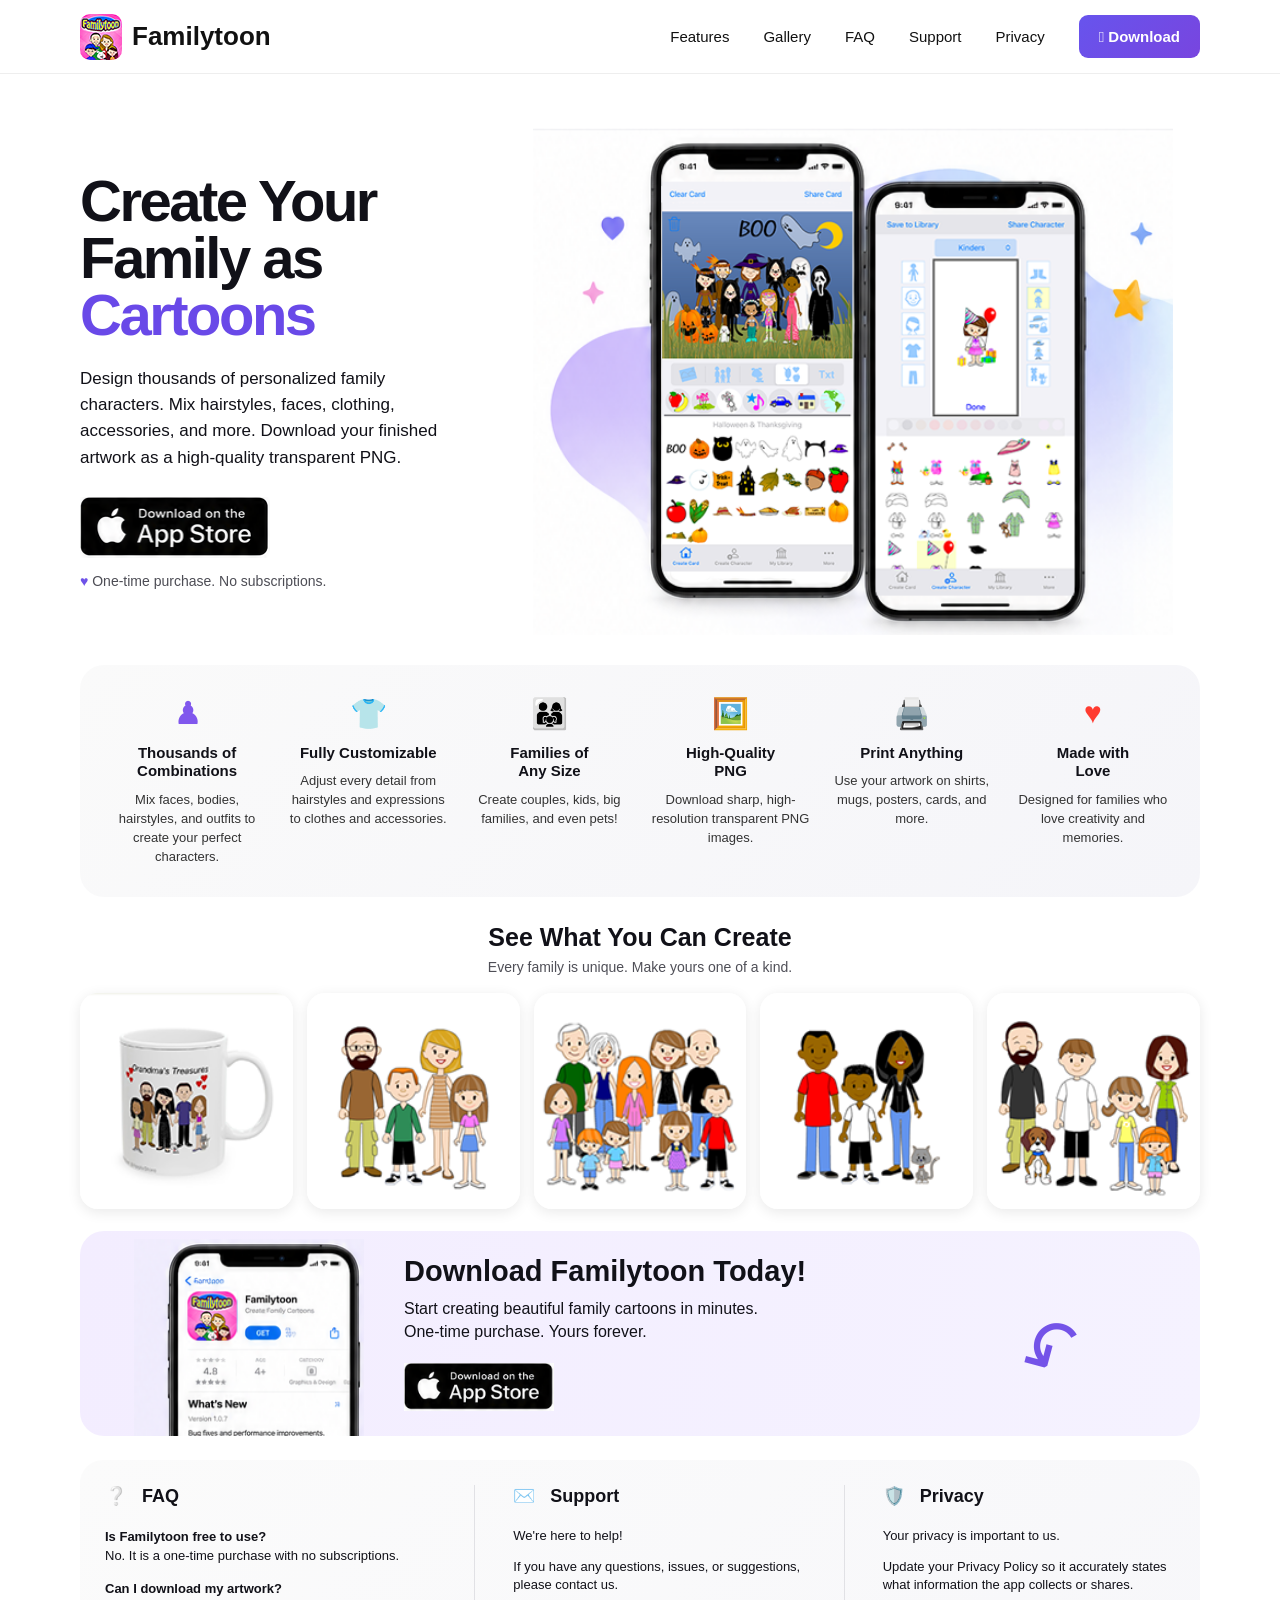
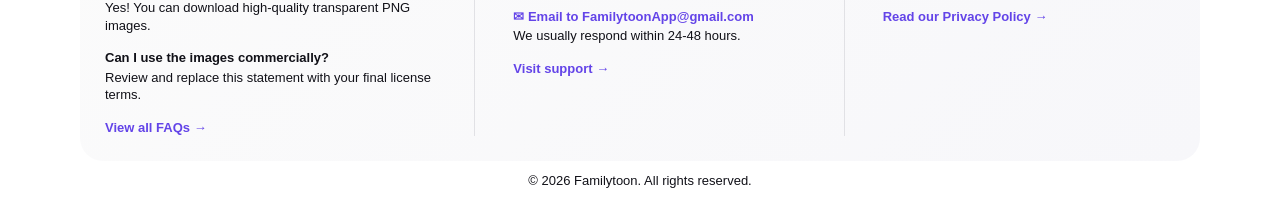
==== commit 2d3736f0: "Update index.html" ====
--- a/index.html
+++ b/index.html
@@ -51,7 +51,7 @@
   <div class="container">
     <div class="section-title"><h2>See What You Can Create</h2><p>Every family is unique. Make yours one of a kind.</p></div>
     <div class="gallery-grid">
-      <img src="assets/familytoonMug_174x176.png" alt="Familytoon family sample 1">
+      <img src="assets/familytoonMug_174x176.jpg" alt="Familytoon family sample 1">
       <img src="assets/gallery-1.png" alt="Familytoon family sample 2">
       <img src="assets/gallery-3.png" alt="Familytoon family sample 3">
       <img src="assets/gallery-4.png" alt="Familytoon family sample 4">
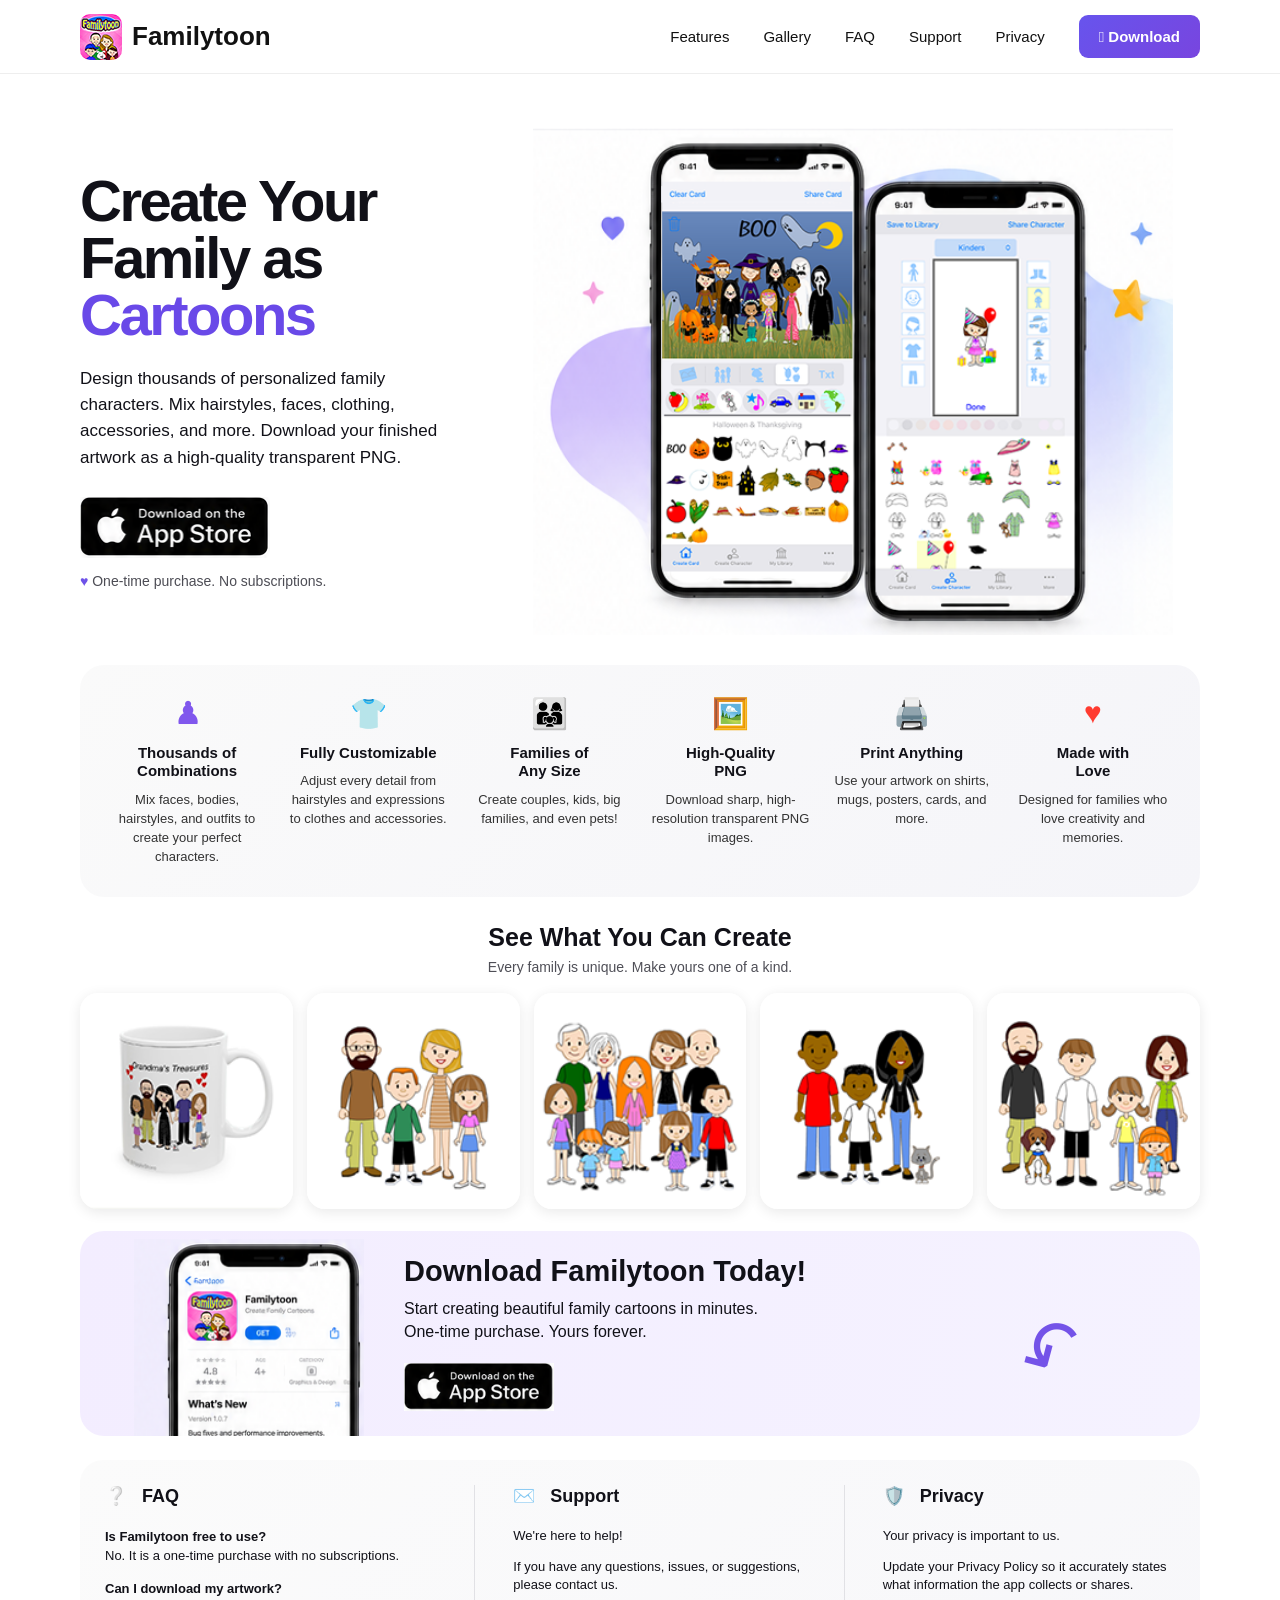
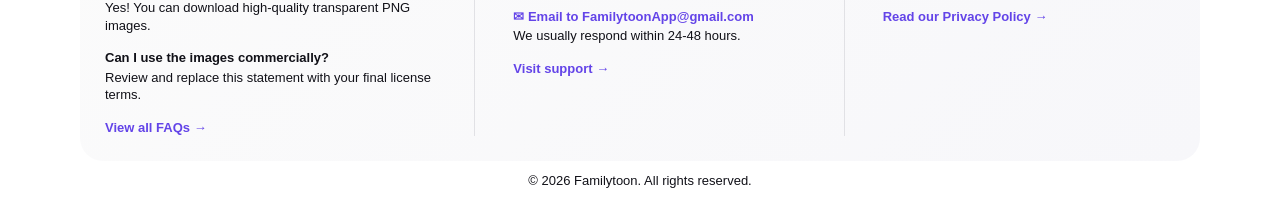
==== commit 39203084: "Update index.html" ====
--- a/index.html
+++ b/index.html
@@ -51,7 +51,7 @@
   <div class="container">
     <div class="section-title"><h2>See What You Can Create</h2><p>Every family is unique. Make yours one of a kind.</p></div>
     <div class="gallery-grid">
-      <img src="assets/familytoonMug_174x176.jpg" alt="Familytoon family sample 1">
+      <img src="assets/familytoonMug.png" alt="Familytoon family sample 1">
       <img src="assets/gallery-1.png" alt="Familytoon family sample 2">
       <img src="assets/gallery-3.png" alt="Familytoon family sample 3">
       <img src="assets/gallery-4.png" alt="Familytoon family sample 4">
